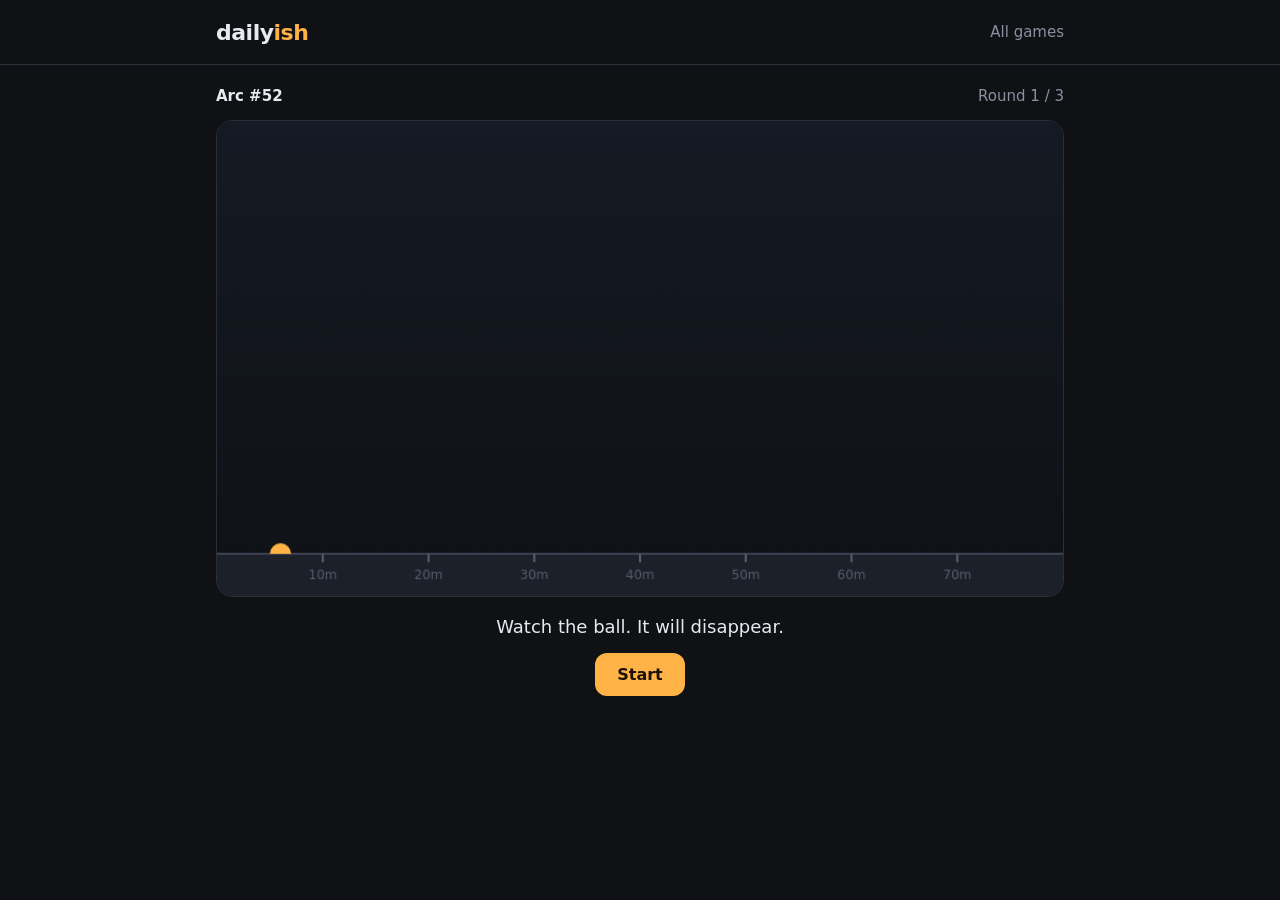
==== arc.html @ bd533d9a "Add files via upload" ====
<!DOCTYPE html>
<html lang="en">
<head>
  <meta charset="UTF-8">
  <meta name="viewport" content="width=device-width, initial-scale=1.0">
  <title>Arc · Dailyish</title>
  <link rel="stylesheet" href="style.css">
</head>
<body>
  <header>
    <div class="wrap">
      <a class="logo" href="index.html">daily<span>ish</span></a>
      <nav><a href="index.html">All games</a></nav>
    </div>
  </header>

  <main class="wrap">
    <div class="game-top">
      <div><strong id="title">Arc #1</strong> <span id="modeLabel"></span></div>
      <div id="hud">Round 1 / 3</div>
    </div>

    <canvas id="c" width="800" height="450"></canvas>

    <div class="msg" id="msg">Watch the ball. It will disappear.</div>

    <div class="result hidden" id="result">
      <div class="big" id="total">0</div>
      <div class="emojis" id="emojis"></div>
      <div class="sub" id="sub"></div>
    </div>

    <div class="actions">
      <button class="btn" id="startBtn">Start</button>
      <button class="btn hidden" id="nextBtn">Next round</button>
      <button class="btn hidden" id="shareBtn">Share score</button>
      <button class="btn ghost hidden" id="practiceBtn">Practice mode</button>
    </div>
  </main>

<script>
// ===== Settings =====
const W = 800, H = 450;
const GROUND = H - 40;     // ground line
const X0 = 60;             // launch x
const G = 600;             // gravity (px per s^2)
const ROUNDS = 3;
const VISIBLE = [0.42, 0.32, 0.22]; // fraction of flight you get to see
const LAUNCH_DAY = Date.UTC(2026, 9, 15); // Arc #1

// ===== Seeded random so everyone gets the same puzzle =====
function mulberry32(a) {
  return function () {
    a |= 0; a = a + 0x6D2B79F5 | 0;
    let t = Math.imul(a ^ a >>> 15, 1 | a);
    t = t + Math.imul(t ^ t >>> 7, 61 | t) ^ t;
    return ((t ^ t >>> 14) >>> 0) / 4294967296;
  };
}

const now = new Date();
const y = now.getFullYear(), m = now.getMonth(), d = now.getDate();
const todayKey = y * 10000 + (m + 1) * 100 + d;
const dayNum = Math.max(1, Math.floor((Date.UTC(y, m, d) - LAUNCH_DAY) / 86400000) + 1);
const STORE_KEY = "arc-" + todayKey;

function makeRounds(rand) {
  const list = [];
  for (let i = 0; i < ROUNDS; i++) {
    const T = 1.4 + rand() * 0.8;        // flight time
    const L = 380 + rand() * 380;        // landing x
    list.push({ T, L, vx: (L - X0) / T, vy: -G * T / 2, vis: VISIBLE[i] });
  }
  return list;
}

// ===== Storage (safe) =====
function load() { try { return JSON.parse(localStorage.getItem(STORE_KEY)); } catch (e) { return null; } }
function save(v) { try { localStorage.setItem(STORE_KEY, JSON.stringify(v)); } catch (e) {} }

// ===== Elements =====
const cv = document.getElementById("c");
const ctx = cv.getContext("2d");
const $ = id => document.getElementById(id);
$("title").textContent = "Arc #" + dayNum;

// ===== State =====
let mode = "daily";
let rounds = [];
let ri = 0;
let scores = [];
let phase = "idle"; // idle, flying, guess, reveal, between, done
let t = 0;
let lastTs = 0;
let hoverX = null;
let guessX = null;

function pos(r, time) {
  return { x: X0 + r.vx * time, y: GROUND + r.vy * time + 0.5 * G * time * time };
}

// ===== Drawing =====
function drawScene() {
  const sky = ctx.createLinearGradient(0, 0, 0, H);
  sky.addColorStop(0, "#151a24");
  sky.addColorStop(1, "#0f1115");
  ctx.fillStyle = sky;
  ctx.fillRect(0, 0, W, H);

  // ground
  ctx.fillStyle = "#1b2029";
  ctx.fillRect(0, GROUND, W, H - GROUND);
  ctx.strokeStyle = "#3a4150";
  ctx.lineWidth = 2;
  ctx.beginPath(); ctx.moveTo(0, GROUND); ctx.lineTo(W, GROUND); ctx.stroke();

  // distance ticks
  ctx.fillStyle = "#555d6e";
  ctx.font = "12px system-ui";
  ctx.textAlign = "center";
  for (let x = 100; x < W; x += 100) {
    ctx.fillRect(x - 1, GROUND, 2, 8);
    ctx.fillText(x / 10 + "m", x, GROUND + 24);
  }

  // launcher
  ctx.fillStyle = "#ffb347";
  ctx.beginPath(); ctx.arc(X0, GROUND, 10, Math.PI, 0); ctx.fill();
}

function drawPath(r, from, to, dashed, color) {
  ctx.save();
  ctx.strokeStyle = color;
  ctx.lineWidth = 3;
  if (dashed) ctx.setLineDash([6, 8]);
  ctx.beginPath();
  const steps = 60;
  for (let i = 0; i <= steps; i++) {
    const p = pos(r, from + (to - from) * i / steps);
    i === 0 ? ctx.moveTo(p.x, p.y) : ctx.lineTo(p.x, p.y);
  }
  ctx.stroke();
  ctx.restore();
}

function drawBall(x, y, color) {
  ctx.fillStyle = color;
  ctx.beginPath(); ctx.arc(x, y, 9, 0, Math.PI * 2); ctx.fill();
}

function drawMarker(x, color, label) {
  ctx.fillStyle = color;
  ctx.fillRect(x - 2, GROUND - 30, 4, 30);
  ctx.beginPath();
  ctx.moveTo(x, GROUND - 30); ctx.lineTo(x + 16, GROUND - 24); ctx.lineTo(x, GROUND - 18);
  ctx.fill();
  if (label) {
    ctx.font = "bold 13px system-ui";
    ctx.textAlign = "center";
    ctx.fillText(label, x, GROUND - 38);
  }
}

function render() {
  drawScene();
  if (!rounds.length) return;
  const r = rounds[ri];
  const visEnd = r.vis * r.T;

  if (phase === "flying") {
    drawPath(r, 0, t, false, "rgba(255,179,71,0.5)");
    const p = pos(r, t);
    drawBall(p.x, p.y, "#ffb347");
  }
  if (phase === "guess") {
    drawPath(r, 0, visEnd, false, "rgba(255,179,71,0.5)");
    const p = pos(r, visEnd);
    ctx.fillStyle = "#8a90a0";
    ctx.font = "bold 22px system-ui";
    ctx.textAlign = "center";
    ctx.fillText("?", p.x, p.y + 8);
    if (hoverX !== null) drawMarker(hoverX, "rgba(232,234,240,0.6)");
  }
  if (phase === "reveal" || phase === "between" || phase === "done") {
    drawPath(r, 0, visEnd, false, "rgba(255,179,71,0.5)");
    drawPath(r, visEnd, Math.min(t, r.T), true, "rgba(90,209,160,0.8)");
    drawMarker(guessX, "#e8eaf0", "You");
    if (t >= r.T) {
      drawMarker(r.L, "#5ad1a0", "Here");
    } else {
      const p = pos(r, t);
      drawBall(p.x, p.y, "#5ad1a0");
    }
  }
}

// ===== Game loop =====
function loop(ts) {
  const dt = Math.min(0.05, (ts - lastTs) / 1000 || 0);
  lastTs = ts;
  const r = rounds[ri];

  if (phase === "flying") {
    t += dt;
    if (t >= r.vis * r.T) {
      t = r.vis * r.T;
      phase = "guess";
      $("msg").textContent = "Where will it land? Tap the ground.";
    }
  } else if (phase === "reveal") {
    t += dt * 1.6;
    if (t >= r.T) { t = r.T; finishRound(); }
  }

  render();
  if (phase === "flying" || phase === "reveal" || phase === "guess") requestAnimationFrame(loop);
}

function startRound() {
  phase = "flying";
  t = 0;
  hoverX = null;
  guessX = null;
  $("hud").textContent = "Round " + (ri + 1) + " / " + ROUNDS;
  $("msg").textContent = "Watch closely...";
  $("nextBtn").classList.add("hidden");
  $("startBtn").classList.add("hidden");
  lastTs = performance.now();
  requestAnimationFrame(loop);
}

function scoreFor(err) { return Math.max(0, Math.round(100 - err / 4)); }

function finishRound() {
  const r = rounds[ri];
  const err = Math.abs(guessX - r.L);
  const s = scoreFor(err);
  scores.push(s);
  const meters = (err / 10).toFixed(1);
  if (ri < ROUNDS - 1) {
    phase = "between";
    $("msg").textContent = "Off by " + meters + "m  ·  " + s + " points";
    $("nextBtn").classList.remove("hidden");
  } else {
    phase = "done";
    $("msg").textContent = "Off by " + meters + "m  ·  " + s + " points";
    if (mode === "daily") save({ scores });
    showResult();
  }
  render();
}

function emojiFor(s) {
  if (s >= 90) return "🎯";
  if (s >= 70) return "🟢";
  if (s >= 40) return "🟡";
  return "🔴";
}

function showResult() {
  const total = scores.reduce((a, b) => a + b, 0);
  $("total").textContent = total + " / " + (ROUNDS * 100);
  $("emojis").textContent = scores.map(emojiFor).join("");
  $("result").classList.remove("hidden");
  $("nextBtn").classList.add("hidden");
  $("startBtn").classList.add("hidden");
  $("practiceBtn").classList.remove("hidden");
  if (mode === "daily") {
    $("shareBtn").classList.remove("hidden");
    tickCountdown();
  } else {
    $("shareBtn").classList.add("hidden");
    $("sub").textContent = "Practice round. Daily score is saved separately.";
  }
}

function tickCountdown() {
  if (mode !== "daily") return;
  const n = new Date();
  const mid = new Date(n.getFullYear(), n.getMonth(), n.getDate() + 1);
  const s = Math.floor((mid - n) / 1000);
  const hh = String(Math.floor(s / 3600)).padStart(2, "0");
  const mm = String(Math.floor(s % 3600 / 60)).padStart(2, "0");
  const ss = String(s % 60).padStart(2, "0");
  $("sub").textContent = "Next Arc in " + hh + ":" + mm + ":" + ss;
  setTimeout(tickCountdown, 1000);
}

// ===== Input =====
function canvasX(e) {
  const rect = cv.getBoundingClientRect();
  return Math.max(0, Math.min(W, (e.clientX - rect.left) * W / rect.width));
}
cv.addEventListener("pointermove", e => { if (phase === "guess") hoverX = canvasX(e); });
cv.addEventListener("pointerdown", e => {
  if (phase !== "guess") return;
  guessX = canvasX(e);
  phase = "reveal";
  $("msg").textContent = "Let's see...";
});

$("startBtn").onclick = startRound;
$("nextBtn").onclick = () => { ri++; startRound(); };

$("practiceBtn").onclick = () => {
  mode = "practice";
  $("modeLabel").textContent = "· practice";
  rounds = makeRounds(mulberry32(Math.floor(Math.random() * 1e9)));
  ri = 0; scores = [];
  $("result").classList.add("hidden");
  $("shareBtn").classList.add("hidden");
  $("practiceBtn").classList.add("hidden");
  startRound();
};

$("shareBtn").onclick = async () => {
  const total = scores.reduce((a, b) => a + b, 0);
  const text = "Arc #" + dayNum + "  " + total + "/" + (ROUNDS * 100) + "\n" +
    scores.map(emojiFor).join("") + "\n" + (location.host || "dailyish");
  try {
    if (navigator.share) { await navigator.share({ text }); return; }
    await navigator.clipboard.writeText(text);
    $("shareBtn").textContent = "Copied!";
  } catch (e) {
    prompt("Copy your score", text);
  }
  setTimeout(() => { $("shareBtn").textContent = "Share score"; }, 1500);
};

// ===== Boot =====
rounds = makeRounds(mulberry32(todayKey));
const saved = load();
if (saved && saved.scores) {
  scores = saved.scores;
  ri = ROUNDS - 1;
  phase = "done";
  $("msg").textContent = "You already played today's Arc.";
  drawScene();
  showResult();
} else {
  render();
}
</script>
</body>
</html>
---- style.css ----
:root {
  --bg: #0f1115;
  --card: #181b22;
  --card-hover: #1f232c;
  --text: #e8eaf0;
  --muted: #8a90a0;
  --accent: #ffb347;
  --good: #5ad1a0;
  --bad: #ff6b6b;
  --line: #2a2f3a;
  --radius: 16px;
}

* { box-sizing: border-box; }

body {
  margin: 0;
  font-family: system-ui, -apple-system, "Segoe UI", Roboto, sans-serif;
  background: var(--bg);
  color: var(--text);
  line-height: 1.5;
}

a { color: inherit; text-decoration: none; }

.wrap {
  max-width: 880px;
  margin: 0 auto;
  padding: 0 16px;
}

/* Header */
header {
  border-bottom: 1px solid var(--line);
}
header .wrap {
  display: flex;
  align-items: center;
  justify-content: space-between;
  height: 64px;
}
.logo {
  font-weight: 800;
  font-size: 22px;
  letter-spacing: -0.5px;
}
.logo span { color: var(--accent); }
header nav a {
  color: var(--muted);
  margin-left: 20px;
  font-size: 15px;
}
header nav a:hover { color: var(--text); }

/* Hero */
.hero {
  padding: 64px 0 40px;
  text-align: center;
}
.hero h1 {
  font-size: clamp(32px, 6vw, 52px);
  margin: 0 0 12px;
  letter-spacing: -1px;
}
.hero p {
  color: var(--muted);
  font-size: 18px;
  margin: 0;
}

/* Game cards */
.grid {
  display: grid;
  grid-template-columns: repeat(auto-fill, minmax(240px, 1fr));
  gap: 16px;
  padding-bottom: 64px;
}
.card {
  background: var(--card);
  border: 1px solid var(--line);
  border-radius: var(--radius);
  padding: 24px;
  transition: transform 0.15s, background 0.15s;
}
a.card:hover {
  transform: translateY(-3px);
  background: var(--card-hover);
}
.card .emoji { font-size: 36px; }
.card h2 { margin: 12px 0 6px; font-size: 20px; }
.card p { margin: 0; color: var(--muted); font-size: 15px; }
.card .tag {
  display: inline-block;
  margin-top: 14px;
  font-size: 12px;
  font-weight: 700;
  padding: 4px 10px;
  border-radius: 999px;
  background: rgba(255, 179, 71, 0.15);
  color: var(--accent);
}
.card.soon { opacity: 0.5; }
.card.soon .tag { background: var(--line); color: var(--muted); }

/* Buttons */
.btn {
  display: inline-block;
  border: none;
  border-radius: 12px;
  padding: 12px 22px;
  font-size: 16px;
  font-weight: 700;
  cursor: pointer;
  background: var(--accent);
  color: #1a1206;
  font-family: inherit;
}
.btn:hover { filter: brightness(1.08); }
.btn.ghost {
  background: transparent;
  color: var(--text);
  border: 1px solid var(--line);
}

footer {
  border-top: 1px solid var(--line);
  color: var(--muted);
  font-size: 14px;
  text-align: center;
  padding: 24px 0;
}

/* Game page */
.game-top {
  display: flex;
  justify-content: space-between;
  align-items: center;
  padding: 20px 0 12px;
  color: var(--muted);
  font-size: 15px;
}
.game-top strong { color: var(--text); }
canvas {
  display: block;
  width: 100%;
  height: auto;
  border-radius: var(--radius);
  border: 1px solid var(--line);
  touch-action: manipulation;
  cursor: crosshair;
}
.msg {
  text-align: center;
  min-height: 56px;
  padding: 16px 0 8px;
  font-size: 18px;
}
.actions {
  display: flex;
  gap: 10px;
  justify-content: center;
  flex-wrap: wrap;
  padding-bottom: 40px;
}
.result {
  text-align: center;
  padding: 8px 0 16px;
}
.result .big { font-size: 44px; font-weight: 800; }
.result .emojis { font-size: 30px; letter-spacing: 6px; margin: 6px 0; }
.result .sub { color: var(--muted); }
.hidden { display: none !important; }
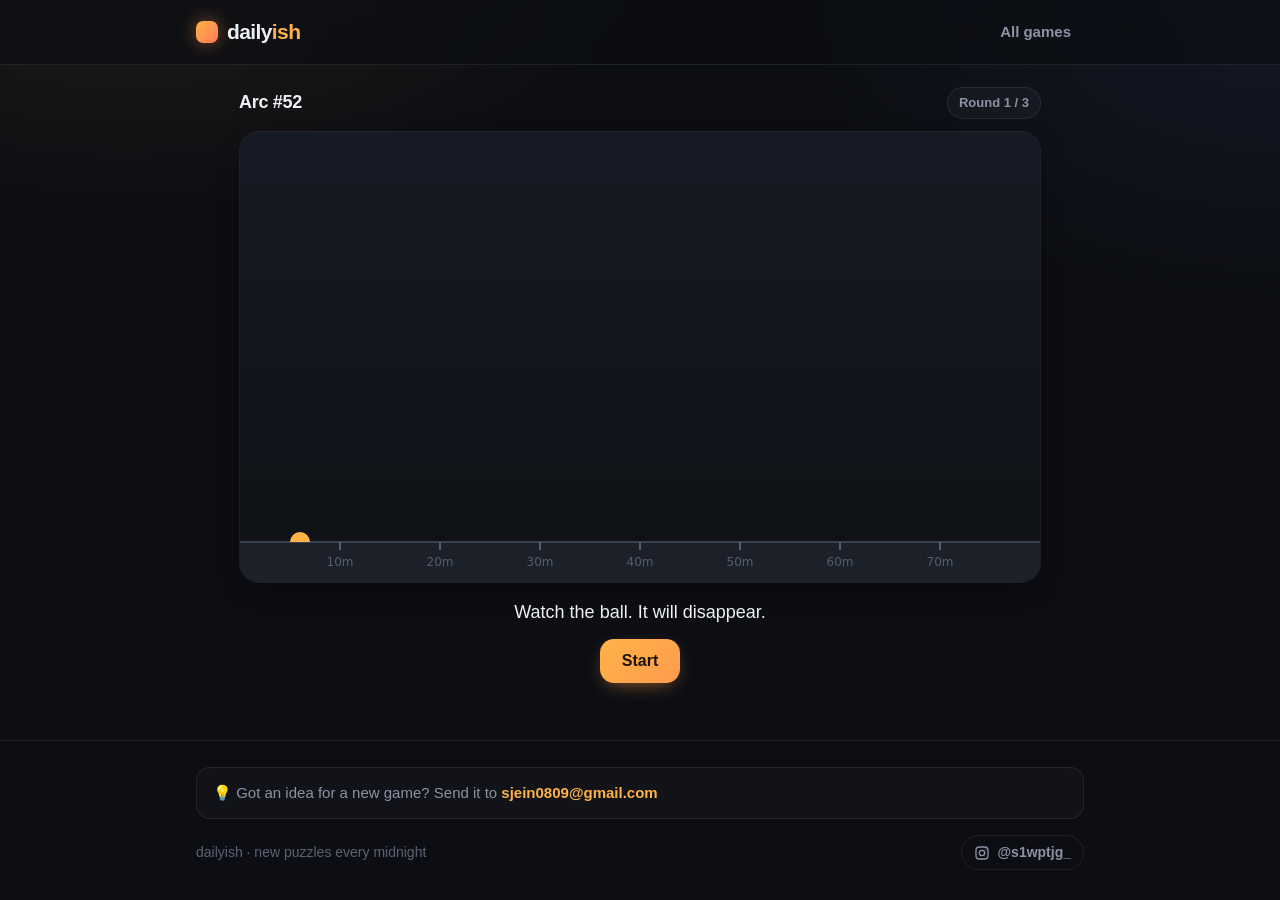
==== commit e9ee524e: "Add files via upload" ====
--- a/arc.html
+++ b/arc.html
@@ -4,7 +4,7 @@
   <meta charset="UTF-8">
   <meta name="viewport" content="width=device-width, initial-scale=1.0">
   <title>Arc · Dailyish</title>
-  <link rel="stylesheet" href="style.css">
+  <link rel="stylesheet" href="style.css?v=4">
 </head>
 <body>
   <header>
@@ -37,6 +37,19 @@
       <button class="btn ghost hidden" id="practiceBtn">Practice mode</button>
     </div>
   </main>
+
+  <footer>
+    <div class="wrap">
+      <p class="idea">💡 Got an idea for a new game? Send it to <a href="mailto:sjein0809@gmail.com?subject=dailyish%20game%20idea">sjein0809@gmail.com</a></p>
+      <div class="foot-row">
+        <span>dailyish · new puzzles every midnight</span>
+        <a class="insta" href="https://www.instagram.com/s1wptjg_/" target="_blank" rel="noopener">
+          <svg width="16" height="16" viewBox="0 0 24 24" fill="none" stroke="currentColor" stroke-width="2" aria-hidden="true"><rect x="3" y="3" width="18" height="18" rx="5"/><circle cx="12" cy="12" r="4"/><circle cx="17.5" cy="6.5" r="1" fill="currentColor" stroke="none"/></svg>
+          @s1wptjg_
+        </a>
+      </div>
+    </div>
+  </footer>
 
 <script>
 // ===== Settings =====
--- a/style.css
+++ b/style.css
@@ -1,36 +1,57 @@
 :root {
-  --bg: #0f1115;
-  --card: #181b22;
-  --card-hover: #1f232c;
-  --text: #e8eaf0;
-  --muted: #8a90a0;
+  --bg: #0c0e13;
+  --card: #151921;
+  --card-hover: #1b2029;
+  --text: #eef0f5;
+  --muted: #8b93a5;
+  --faint: #5b6273;
   --accent: #ffb347;
+  --accent-2: #ff7a59;
   --good: #5ad1a0;
   --bad: #ff6b6b;
-  --line: #2a2f3a;
-  --radius: 16px;
+  --line: rgba(255, 255, 255, 0.08);
+  --line-strong: rgba(255, 255, 255, 0.14);
+  --radius: 20px;
+  --shadow: 0 10px 30px -12px rgba(0, 0, 0, 0.6);
 }
 
 * { box-sizing: border-box; }
+
+html { -webkit-text-size-adjust: 100%; }
 
 body {
   margin: 0;
-  font-family: system-ui, -apple-system, "Segoe UI", Roboto, sans-serif;
-  background: var(--bg);
+  min-height: 100vh;
+  font-family: -apple-system, BlinkMacSystemFont, "SF Pro Text", "Segoe UI", "Pretendard", "Apple SD Gothic Neo", Roboto, "Noto Sans KR", sans-serif;
+  background:
+    radial-gradient(900px 500px at 10% -10%, rgba(255, 179, 71, 0.10), transparent 60%),
+    radial-gradient(800px 500px at 100% 0%, rgba(122, 140, 255, 0.08), transparent 60%),
+    var(--bg);
+  background-attachment: fixed;
   color: var(--text);
   line-height: 1.5;
-}
+  -webkit-font-smoothing: antialiased;
+  display: flex;
+  flex-direction: column;
+}
+main { flex: 1; }
 
 a { color: inherit; text-decoration: none; }
 
 .wrap {
-  max-width: 880px;
+  max-width: 920px;
   margin: 0 auto;
   padding: 0 16px;
 }
 
 /* Header */
 header {
+  position: sticky;
+  top: 0;
+  z-index: 10;
+  background: rgba(12, 14, 19, 0.72);
+  backdrop-filter: blur(14px);
+  -webkit-backdrop-filter: blur(14px);
   border-bottom: 1px solid var(--line);
 }
 header .wrap {
@@ -40,112 +61,335 @@
   height: 64px;
 }
 .logo {
+  display: inline-flex;
+  align-items: center;
   font-weight: 800;
-  font-size: 22px;
-  letter-spacing: -0.5px;
+  font-size: 21px;
+  letter-spacing: -0.6px;
+}
+.logo::before {
+  content: "";
+  margin-right: 9px;
+  width: 22px;
+  height: 22px;
+  border-radius: 7px;
+  background: linear-gradient(135deg, var(--accent), var(--accent-2));
+  box-shadow: 0 0 18px rgba(255, 150, 80, 0.45);
 }
 .logo span { color: var(--accent); }
+header nav { display: flex; gap: 4px; }
 header nav a {
   color: var(--muted);
-  margin-left: 20px;
   font-size: 15px;
-}
-header nav a:hover { color: var(--text); }
+  font-weight: 600;
+  padding: 7px 13px;
+  border-radius: 999px;
+  transition: color 0.15s, background 0.15s;
+}
+header nav a:hover { color: var(--text); background: rgba(255, 255, 255, 0.06); }
+header nav a.active { color: var(--text); background: rgba(255, 255, 255, 0.08); }
 
 /* Hero */
 .hero {
-  padding: 64px 0 40px;
+  padding: 56px 0 32px;
   text-align: center;
 }
+.chip {
+  display: inline-flex;
+  align-items: center;
+  gap: 8px;
+  font-size: 13px;
+  font-weight: 600;
+  color: var(--muted);
+  padding: 6px 12px;
+  border: 1px solid var(--line);
+  border-radius: 999px;
+  background: rgba(255, 255, 255, 0.03);
+}
+.chip .dot {
+  width: 7px; height: 7px; border-radius: 50%;
+  background: var(--good);
+  box-shadow: 0 0 10px var(--good);
+}
 .hero h1 {
-  font-size: clamp(32px, 6vw, 52px);
-  margin: 0 0 12px;
-  letter-spacing: -1px;
+  font-size: clamp(34px, 7vw, 60px);
+  line-height: 1.05;
+  margin: 18px 0 14px;
+  letter-spacing: -1.8px;
+  font-weight: 800;
+}
+.hero h1 em {
+  font-style: normal;
+  background: linear-gradient(90deg, var(--accent), var(--accent-2));
+  -webkit-background-clip: text;
+  background-clip: text;
+  color: transparent;
 }
 .hero p {
   color: var(--muted);
   font-size: 18px;
-  margin: 0;
+  margin: 0 auto;
+  max-width: 460px;
+}
+
+.section-title {
+  display: flex;
+  align-items: baseline;
+  justify-content: space-between;
+  margin: 8px 0 14px;
+}
+.section-title h2 { font-size: 18px; margin: 0; letter-spacing: -0.3px; }
+.section-title span { color: var(--muted); font-size: 14px; }
+
+/* Panels (attendance) */
+.panel {
+  background: linear-gradient(180deg, rgba(255, 255, 255, 0.025), transparent), var(--card);
+  border: 1px solid var(--line);
+  border-radius: var(--radius);
+  padding: 22px;
+  box-shadow: var(--shadow);
 }
 
 /* Game cards */
 .grid {
   display: grid;
-  grid-template-columns: repeat(auto-fill, minmax(240px, 1fr));
-  gap: 16px;
-  padding-bottom: 64px;
+  grid-template-columns: repeat(auto-fill, minmax(250px, 1fr));
+  gap: 14px;
+  padding-bottom: 40px;
 }
 .card {
+  --c: var(--accent);
+  position: relative;
+  overflow: hidden;
+  display: flex;
+  flex-direction: column;
   background: var(--card);
   border: 1px solid var(--line);
   border-radius: var(--radius);
-  padding: 24px;
-  transition: transform 0.15s, background 0.15s;
+  padding: 22px;
+  transition: transform 0.18s, border-color 0.18s, background 0.18s;
+}
+.card::after {
+  content: "";
+  position: absolute;
+  inset: -40% -40% auto auto;
+  width: 220px; height: 220px;
+  background: radial-gradient(circle, color-mix(in srgb, var(--c) 22%, transparent), transparent 70%);
+  pointer-events: none;
 }
 a.card:hover {
-  transform: translateY(-3px);
+  transform: translateY(-4px);
   background: var(--card-hover);
-}
-.card .emoji { font-size: 36px; }
-.card h2 { margin: 12px 0 6px; font-size: 20px; }
-.card p { margin: 0; color: var(--muted); font-size: 15px; }
+  border-color: color-mix(in srgb, var(--c) 45%, transparent);
+}
+.card .icon {
+  width: 52px; height: 52px;
+  display: grid; place-items: center;
+  font-size: 28px;
+  border-radius: 16px;
+  background: color-mix(in srgb, var(--c) 16%, transparent);
+  border: 1px solid color-mix(in srgb, var(--c) 30%, transparent);
+}
+.card h2 { margin: 16px 0 6px; font-size: 21px; letter-spacing: -0.4px; }
+.card p { margin: 0 0 18px; color: var(--muted); font-size: 15px; flex: 1; }
 .card .tag {
-  display: inline-block;
-  margin-top: 14px;
+  align-self: flex-start;
   font-size: 12px;
-  font-weight: 700;
-  padding: 4px 10px;
+  font-weight: 800;
+  letter-spacing: 0.4px;
+  padding: 6px 12px;
   border-radius: 999px;
-  background: rgba(255, 179, 71, 0.15);
-  color: var(--accent);
-}
-.card.soon { opacity: 0.5; }
-.card.soon .tag { background: var(--line); color: var(--muted); }
+  background: color-mix(in srgb, var(--c) 18%, transparent);
+  color: var(--c);
+}
+.card .tag.done { background: rgba(90, 209, 160, 0.15); color: var(--good); }
 
 /* Buttons */
 .btn {
-  display: inline-block;
+  display: inline-flex;
+  align-items: center;
+  justify-content: center;
+  gap: 8px;
   border: none;
-  border-radius: 12px;
-  padding: 12px 22px;
+  border-radius: 14px;
+  padding: 13px 22px;
   font-size: 16px;
   font-weight: 700;
   cursor: pointer;
-  background: var(--accent);
-  color: #1a1206;
+  background: linear-gradient(135deg, var(--accent), #ff9b4f);
+  color: #1d1205;
   font-family: inherit;
-}
-.btn:hover { filter: brightness(1.08); }
+  box-shadow: 0 6px 20px -8px rgba(255, 160, 70, 0.7);
+  transition: transform 0.12s, filter 0.15s;
+}
+.btn:hover { filter: brightness(1.07); }
+.btn:active { transform: scale(0.97); }
+.btn:disabled { cursor: default; filter: none; opacity: 0.6; transform: none; }
 .btn.ghost {
+  background: rgba(255, 255, 255, 0.04);
+  color: var(--text);
+  border: 1px solid var(--line-strong);
+  box-shadow: none;
+}
+
+/* Attendance */
+.attend {
+  display: grid;
+  grid-template-columns: 1fr 1.3fr;
+  gap: 26px;
+  margin-bottom: 36px;
+}
+.attend .streak {
+  display: flex;
+  flex-direction: column;
+  gap: 14px;
+}
+.attend .flame { font-size: 15px; color: var(--muted); font-weight: 600; }
+.attend .flame b {
+  display: block;
+  font-size: 54px;
+  line-height: 1;
+  color: var(--text);
+  letter-spacing: -2px;
+  margin-top: 6px;
+}
+.attend .flame b small { font-size: 18px; color: var(--muted); letter-spacing: 0; margin-left: 6px; font-weight: 600; }
+.stats { display: flex; gap: 10px; }
+.stat {
+  flex: 1;
+  border: 1px solid var(--line);
+  border-radius: 14px;
+  padding: 10px 12px;
+  background: rgba(255, 255, 255, 0.02);
+}
+.stat div { font-size: 20px; font-weight: 800; }
+.stat span { font-size: 12px; color: var(--muted); }
+.attend .btn { width: 100%; }
+.attend .hint { font-size: 13px; color: var(--faint); margin: 0; }
+
+.cal-head {
+  display: flex;
+  align-items: center;
+  justify-content: space-between;
+  margin-bottom: 10px;
+  font-weight: 700;
+}
+.cal-head button {
+  width: 32px; height: 32px;
+  border-radius: 10px;
+  border: 1px solid var(--line);
   background: transparent;
-  color: var(--text);
-  border: 1px solid var(--line);
+  color: var(--muted);
+  font-size: 16px;
+  cursor: pointer;
+}
+.cal-head button:hover { color: var(--text); background: rgba(255, 255, 255, 0.05); }
+.cal-head button:disabled { opacity: 0.3; cursor: default; background: transparent; }
+.cal {
+  display: grid;
+  grid-template-columns: repeat(7, 1fr);
+  gap: 5px;
+  text-align: center;
+}
+.cal .dow { font-size: 11px; color: var(--faint); font-weight: 700; padding-bottom: 2px; }
+.cal .day {
+  position: relative;
+  aspect-ratio: 1;
+  display: grid;
+  place-items: center;
+  font-size: 13px;
+  border-radius: 10px;
+  color: var(--muted);
+  background: rgba(255, 255, 255, 0.025);
+}
+.cal .day.future { color: var(--faint); background: transparent; }
+.cal .day.today { outline: 1.5px solid var(--line-strong); color: var(--text); }
+.cal .day.on {
+  color: #1d1205;
+  font-weight: 800;
+  background: linear-gradient(135deg, var(--accent), var(--accent-2));
+}
+.cal .day.all::after {
+  content: "★";
+  position: absolute;
+  top: -5px; right: -3px;
+  font-size: 12px;
+  color: #fff3c4;
+  text-shadow: 0 0 6px rgba(255, 210, 120, 0.9);
+}
+.cal .day.pop { animation: pop 0.5s ease; }
+@keyframes pop {
+  0% { transform: scale(0.6); }
+  60% { transform: scale(1.18); }
+  100% { transform: scale(1); }
+}
+.legend { display: flex; gap: 14px; margin-top: 10px; font-size: 12px; color: var(--faint); }
+.legend i {
+  display: inline-block; width: 10px; height: 10px; border-radius: 3px; margin-right: 5px; vertical-align: -1px;
+  background: linear-gradient(135deg, var(--accent), var(--accent-2));
+}
+
+@media (max-width: 640px) {
+  .attend { grid-template-columns: 1fr; gap: 20px; }
+  .hero { padding: 40px 0 26px; }
 }
 
 footer {
   border-top: 1px solid var(--line);
-  color: var(--muted);
+  color: var(--faint);
   font-size: 14px;
-  text-align: center;
-  padding: 24px 0;
-}
+  padding: 26px 0 30px;
+}
+footer .idea {
+  margin: 0 0 16px;
+  padding: 14px 16px;
+  border: 1px solid var(--line);
+  border-radius: 14px;
+  background: rgba(255, 255, 255, 0.025);
+  color: var(--muted);
+  font-size: 15px;
+}
+footer .idea a { color: var(--accent); font-weight: 700; white-space: nowrap; }
+footer .idea a:hover { text-decoration: underline; }
+footer .foot-row { display: flex; justify-content: space-between; align-items: center; gap: 12px; flex-wrap: wrap; }
+footer .insta {
+  display: inline-flex;
+  align-items: center;
+  gap: 7px;
+  color: var(--muted);
+  font-weight: 600;
+  padding: 6px 12px;
+  border: 1px solid var(--line);
+  border-radius: 999px;
+  transition: color 0.15s, border-color 0.15s;
+}
+footer .insta:hover { color: var(--text); border-color: var(--line-strong); }
 
 /* Game page */
 .game-top {
   display: flex;
   justify-content: space-between;
   align-items: center;
-  padding: 20px 0 12px;
+  padding: 22px 0 12px;
   color: var(--muted);
   font-size: 15px;
 }
-.game-top strong { color: var(--text); }
+.game-top strong { color: var(--text); font-size: 18px; letter-spacing: -0.3px; }
+#hud {
+  font-size: 13px;
+  font-weight: 700;
+  padding: 5px 11px;
+  border-radius: 999px;
+  border: 1px solid var(--line);
+  background: rgba(255, 255, 255, 0.03);
+}
 canvas {
   display: block;
   width: 100%;
   height: auto;
   border-radius: var(--radius);
   border: 1px solid var(--line);
+  box-shadow: var(--shadow);
   touch-action: manipulation;
   cursor: crosshair;
 }
@@ -166,7 +410,7 @@
   text-align: center;
   padding: 8px 0 16px;
 }
-.result .big { font-size: 44px; font-weight: 800; }
+.result .big { font-size: 48px; font-weight: 800; letter-spacing: -1.5px; }
 .result .emojis { font-size: 30px; letter-spacing: 6px; margin: 6px 0; }
 .result .sub { color: var(--muted); }
 .hidden { display: none !important; }
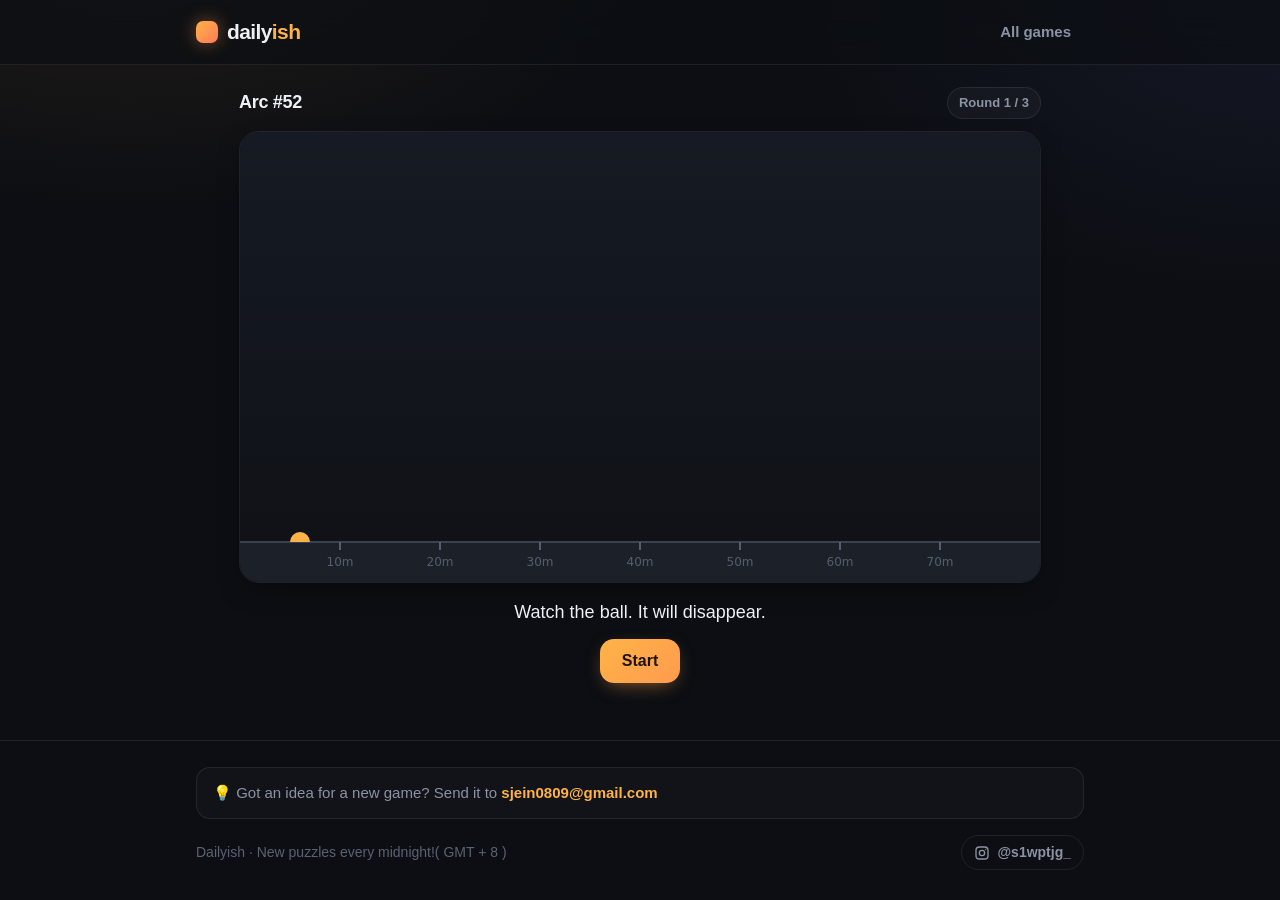
==== commit 1539c04a: "arc.html" ====
--- a/arc.html
+++ b/arc.html
@@ -42,7 +42,7 @@
     <div class="wrap">
       <p class="idea">💡 Got an idea for a new game? Send it to <a href="mailto:sjein0809@gmail.com?subject=dailyish%20game%20idea">sjein0809@gmail.com</a></p>
       <div class="foot-row">
-        <span>dailyish · new puzzles every midnight</span>
+        <span>Dailyish · New puzzles every midnight!( GMT + 8 ) </span>
         <a class="insta" href="https://www.instagram.com/s1wptjg_/" target="_blank" rel="noopener">
           <svg width="16" height="16" viewBox="0 0 24 24" fill="none" stroke="currentColor" stroke-width="2" aria-hidden="true"><rect x="3" y="3" width="18" height="18" rx="5"/><circle cx="12" cy="12" r="4"/><circle cx="17.5" cy="6.5" r="1" fill="currentColor" stroke="none"/></svg>
           @s1wptjg_
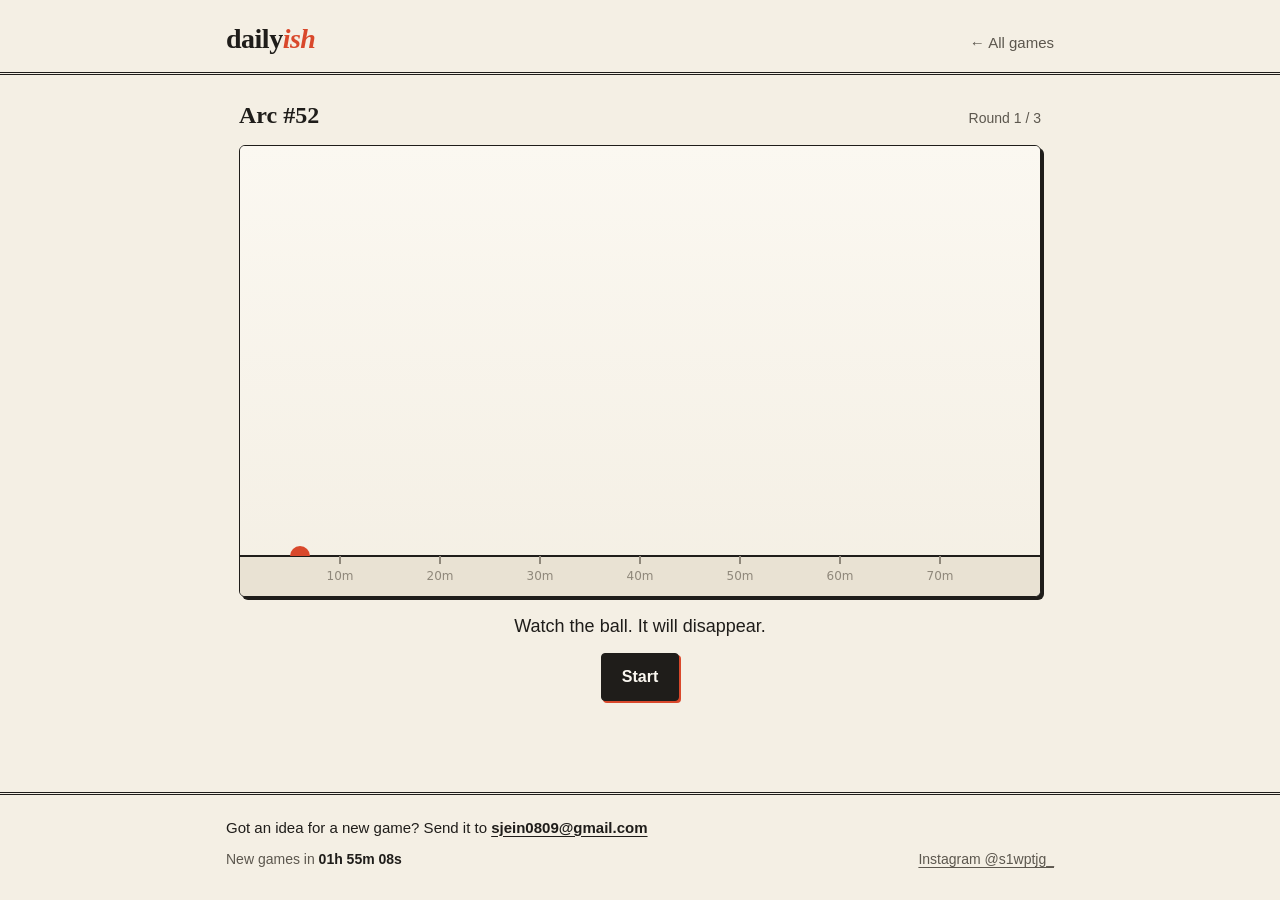
==== commit 8ae9f6d4: "Add files via upload" ====
--- a/arc.html
+++ b/arc.html
@@ -3,14 +3,14 @@
 <head>
   <meta charset="UTF-8">
   <meta name="viewport" content="width=device-width, initial-scale=1.0">
-  <title>Arc · Dailyish</title>
-  <link rel="stylesheet" href="style.css?v=4">
+  <title>Arc · dailyish</title>
+  <link rel="stylesheet" href="style.css?v=7">
 </head>
 <body>
   <header>
     <div class="wrap">
       <a class="logo" href="index.html">daily<span>ish</span></a>
-      <nav><a href="index.html">All games</a></nav>
+      <nav><a href="index.html">← All games</a></nav>
     </div>
   </header>
 
@@ -40,17 +40,15 @@
 
   <footer>
     <div class="wrap">
-      <p class="idea">💡 Got an idea for a new game? Send it to <a href="mailto:sjein0809@gmail.com?subject=dailyish%20game%20idea">sjein0809@gmail.com</a></p>
+      <p class="idea">Got an idea for a new game? Send it to <a href="mailto:sjein0809@gmail.com?subject=dailyish%20game%20idea">sjein0809@gmail.com</a></p>
       <div class="foot-row">
-        <span>Dailyish · New puzzles every midnight!( GMT + 8 ) </span>
-        <a class="insta" href="https://www.instagram.com/s1wptjg_/" target="_blank" rel="noopener">
-          <svg width="16" height="16" viewBox="0 0 24 24" fill="none" stroke="currentColor" stroke-width="2" aria-hidden="true"><rect x="3" y="3" width="18" height="18" rx="5"/><circle cx="12" cy="12" r="4"/><circle cx="17.5" cy="6.5" r="1" fill="currentColor" stroke="none"/></svg>
-          @s1wptjg_
-        </a>
+        <span>New games in <b data-next>--h --m --s</b></span>
+        <a class="insta" href="https://www.instagram.com/s1wptjg_/" target="_blank" rel="noopener">Instagram @s1wptjg_</a>
       </div>
     </div>
   </footer>
 
+<script src="common.js?v=2"></script>
 <script>
 // ===== Settings =====
 const W = 800, H = 450;
@@ -115,20 +113,20 @@
 // ===== Drawing =====
 function drawScene() {
   const sky = ctx.createLinearGradient(0, 0, 0, H);
-  sky.addColorStop(0, "#151a24");
-  sky.addColorStop(1, "#0f1115");
+  sky.addColorStop(0, "#fbf8f1");
+  sky.addColorStop(1, "#f4efe4");
   ctx.fillStyle = sky;
   ctx.fillRect(0, 0, W, H);
 
   // ground
-  ctx.fillStyle = "#1b2029";
+  ctx.fillStyle = "#e9e2d3";
   ctx.fillRect(0, GROUND, W, H - GROUND);
-  ctx.strokeStyle = "#3a4150";
+  ctx.strokeStyle = "#1f1d1a";
   ctx.lineWidth = 2;
   ctx.beginPath(); ctx.moveTo(0, GROUND); ctx.lineTo(W, GROUND); ctx.stroke();
 
   // distance ticks
-  ctx.fillStyle = "#555d6e";
+  ctx.fillStyle = "#8f887b";
   ctx.font = "12px system-ui";
   ctx.textAlign = "center";
   for (let x = 100; x < W; x += 100) {
@@ -137,7 +135,7 @@
   }
 
   // launcher
-  ctx.fillStyle = "#ffb347";
+  ctx.fillStyle = "#d9482b";
   ctx.beginPath(); ctx.arc(X0, GROUND, 10, Math.PI, 0); ctx.fill();
 }
 
@@ -181,28 +179,28 @@
   const visEnd = r.vis * r.T;
 
   if (phase === "flying") {
-    drawPath(r, 0, t, false, "rgba(255,179,71,0.5)");
+    drawPath(r, 0, t, false, "rgba(217,72,43,0.5)");
     const p = pos(r, t);
-    drawBall(p.x, p.y, "#ffb347");
+    drawBall(p.x, p.y, "#d9482b");
   }
   if (phase === "guess") {
-    drawPath(r, 0, visEnd, false, "rgba(255,179,71,0.5)");
+    drawPath(r, 0, visEnd, false, "rgba(217,72,43,0.5)");
     const p = pos(r, visEnd);
-    ctx.fillStyle = "#8a90a0";
+    ctx.fillStyle = "#8f887b";
     ctx.font = "bold 22px system-ui";
     ctx.textAlign = "center";
     ctx.fillText("?", p.x, p.y + 8);
-    if (hoverX !== null) drawMarker(hoverX, "rgba(232,234,240,0.6)");
+    if (hoverX !== null) drawMarker(hoverX, "rgba(31,29,26,0.35)");
   }
   if (phase === "reveal" || phase === "between" || phase === "done") {
-    drawPath(r, 0, visEnd, false, "rgba(255,179,71,0.5)");
-    drawPath(r, visEnd, Math.min(t, r.T), true, "rgba(90,209,160,0.8)");
-    drawMarker(guessX, "#e8eaf0", "You");
+    drawPath(r, 0, visEnd, false, "rgba(217,72,43,0.5)");
+    drawPath(r, visEnd, Math.min(t, r.T), true, "rgba(47,143,107,0.85)");
+    drawMarker(guessX, "#1f1d1a", "You");
     if (t >= r.T) {
-      drawMarker(r.L, "#5ad1a0", "Here");
+      drawMarker(r.L, "#2f8f6b", "Here");
     } else {
       const p = pos(r, t);
-      drawBall(p.x, p.y, "#5ad1a0");
+      drawBall(p.x, p.y, "#2f8f6b");
     }
   }
 }
@@ -279,6 +277,7 @@
   $("startBtn").classList.add("hidden");
   $("practiceBtn").classList.remove("hidden");
   if (mode === "daily") {
+    Daily.record("arc", total);
     $("shareBtn").classList.remove("hidden");
     tickCountdown();
   } else {
--- a/style.css
+++ b/style.css
@@ -1,395 +1,269 @@
+/* dailyish — a printed puzzle page */
 :root {
-  --bg: #0c0e13;
-  --card: #151921;
-  --card-hover: #1b2029;
-  --text: #eef0f5;
-  --muted: #8b93a5;
-  --faint: #5b6273;
-  --accent: #ffb347;
-  --accent-2: #ff7a59;
-  --good: #5ad1a0;
-  --bad: #ff6b6b;
-  --line: rgba(255, 255, 255, 0.08);
-  --line-strong: rgba(255, 255, 255, 0.14);
-  --radius: 20px;
-  --shadow: 0 10px 30px -12px rgba(0, 0, 0, 0.6);
+  --paper: #f4efe4;
+  --sheet: #fbf8f1;
+  --ink: #1f1d1a;
+  --ink-2: #5c574e;
+  --faint: #8f887b;
+  --rule: #d9d1c1;
+  --red: #d9482b;
+  --yellow: #f0b429;
+  --green: #2f8f6b;
+  --blue: #2f5fd0;
+  --serif: Georgia, "Iowan Old Style", "Times New Roman", "AppleMyungjo", "Noto Serif KR", serif;
+  --sans: -apple-system, BlinkMacSystemFont, "Segoe UI", "Apple SD Gothic Neo", "Noto Sans KR", Roboto, sans-serif;
 }
 
 * { box-sizing: border-box; }
-
 html { -webkit-text-size-adjust: 100%; }
 
 body {
   margin: 0;
   min-height: 100vh;
-  font-family: -apple-system, BlinkMacSystemFont, "SF Pro Text", "Segoe UI", "Pretendard", "Apple SD Gothic Neo", Roboto, "Noto Sans KR", sans-serif;
-  background:
-    radial-gradient(900px 500px at 10% -10%, rgba(255, 179, 71, 0.10), transparent 60%),
-    radial-gradient(800px 500px at 100% 0%, rgba(122, 140, 255, 0.08), transparent 60%),
-    var(--bg);
-  background-attachment: fixed;
-  color: var(--text);
+  display: flex;
+  flex-direction: column;
+  background: var(--paper);
+  color: var(--ink);
+  font-family: var(--sans);
   line-height: 1.5;
   -webkit-font-smoothing: antialiased;
-  display: flex;
-  flex-direction: column;
 }
 main { flex: 1; }
-
-a { color: inherit; text-decoration: none; }
+a { color: inherit; }
 
 .wrap {
-  max-width: 920px;
+  max-width: 860px;
   margin: 0 auto;
   padding: 0 16px;
 }
 
-/* Header */
-header {
-  position: sticky;
-  top: 0;
-  z-index: 10;
-  background: rgba(12, 14, 19, 0.72);
-  backdrop-filter: blur(14px);
-  -webkit-backdrop-filter: blur(14px);
-  border-bottom: 1px solid var(--line);
-}
+/* Masthead */
+header { border-bottom: 3px double var(--ink); }
 header .wrap {
-  display: flex;
-  align-items: center;
-  justify-content: space-between;
-  height: 64px;
-}
-.logo {
-  display: inline-flex;
-  align-items: center;
-  font-weight: 800;
-  font-size: 21px;
-  letter-spacing: -0.6px;
-}
-.logo::before {
-  content: "";
-  margin-right: 9px;
-  width: 22px;
-  height: 22px;
-  border-radius: 7px;
-  background: linear-gradient(135deg, var(--accent), var(--accent-2));
-  box-shadow: 0 0 18px rgba(255, 150, 80, 0.45);
-}
-.logo span { color: var(--accent); }
-header nav { display: flex; gap: 4px; }
-header nav a {
-  color: var(--muted);
-  font-size: 15px;
-  font-weight: 600;
-  padding: 7px 13px;
-  border-radius: 999px;
-  transition: color 0.15s, background 0.15s;
-}
-header nav a:hover { color: var(--text); background: rgba(255, 255, 255, 0.06); }
-header nav a.active { color: var(--text); background: rgba(255, 255, 255, 0.08); }
-
-/* Hero */
-.hero {
-  padding: 56px 0 32px;
-  text-align: center;
-}
-.chip {
-  display: inline-flex;
-  align-items: center;
-  gap: 8px;
-  font-size: 13px;
-  font-weight: 600;
-  color: var(--muted);
-  padding: 6px 12px;
-  border: 1px solid var(--line);
-  border-radius: 999px;
-  background: rgba(255, 255, 255, 0.03);
-}
-.chip .dot {
-  width: 7px; height: 7px; border-radius: 50%;
-  background: var(--good);
-  box-shadow: 0 0 10px var(--good);
-}
-.hero h1 {
-  font-size: clamp(34px, 7vw, 60px);
-  line-height: 1.05;
-  margin: 18px 0 14px;
-  letter-spacing: -1.8px;
-  font-weight: 800;
-}
-.hero h1 em {
-  font-style: normal;
-  background: linear-gradient(90deg, var(--accent), var(--accent-2));
-  -webkit-background-clip: text;
-  background-clip: text;
-  color: transparent;
-}
-.hero p {
-  color: var(--muted);
-  font-size: 18px;
-  margin: 0 auto;
-  max-width: 460px;
-}
-
-.section-title {
   display: flex;
   align-items: baseline;
   justify-content: space-between;
-  margin: 8px 0 14px;
-}
-.section-title h2 { font-size: 18px; margin: 0; letter-spacing: -0.3px; }
-.section-title span { color: var(--muted); font-size: 14px; }
-
-/* Panels (attendance) */
-.panel {
-  background: linear-gradient(180deg, rgba(255, 255, 255, 0.025), transparent), var(--card);
-  border: 1px solid var(--line);
-  border-radius: var(--radius);
-  padding: 22px;
-  box-shadow: var(--shadow);
-}
-
-/* Game cards */
-.grid {
+  gap: 12px;
+  padding-top: 18px;
+  padding-bottom: 12px;
+}
+.logo {
+  font-family: var(--serif);
+  font-weight: 700;
+  font-size: 28px;
+  letter-spacing: -0.5px;
+  text-decoration: none;
+}
+.logo span { font-style: italic; color: var(--red); }
+header nav { display: flex; gap: 18px; font-size: 15px; }
+header nav a { color: var(--ink-2); text-decoration: none; }
+header nav a:hover { color: var(--ink); text-decoration: underline; text-underline-offset: 3px; }
+.dateline { font-size: 13px; color: var(--ink-2); letter-spacing: 0.3px; }
+
+/* Home intro */
+.intro { padding: 34px 0 26px; border-bottom: 1px solid var(--rule); margin-bottom: 26px; }
+.intro h1 {
+  font-family: var(--serif);
+  font-weight: 700;
+  font-size: clamp(30px, 6vw, 46px);
+  line-height: 1.1;
+  letter-spacing: -0.8px;
+  margin: 0 0 10px;
+  max-width: 620px;
+}
+.intro p { margin: 0; color: var(--ink-2); font-size: 17px; }
+
+h2.section {
+  font-family: var(--serif);
+  font-size: 22px;
+  margin: 0 0 4px;
+}
+.section-note { color: var(--faint); font-size: 14px; margin: 0 0 14px; }
+
+/* Boxes */
+.box {
+  background: var(--sheet);
+  border: 1.5px solid var(--ink);
+  border-radius: 6px;
+  box-shadow: 3px 3px 0 var(--ink);
+}
+
+/* Game list */
+.games { display: grid; gap: 14px; margin-bottom: 38px; }
+.game {
   display: grid;
-  grid-template-columns: repeat(auto-fill, minmax(250px, 1fr));
-  gap: 14px;
-  padding-bottom: 40px;
-}
-.card {
-  --c: var(--accent);
-  position: relative;
-  overflow: hidden;
-  display: flex;
-  flex-direction: column;
-  background: var(--card);
-  border: 1px solid var(--line);
-  border-radius: var(--radius);
-  padding: 22px;
-  transition: transform 0.18s, border-color 0.18s, background 0.18s;
-}
-.card::after {
-  content: "";
-  position: absolute;
-  inset: -40% -40% auto auto;
-  width: 220px; height: 220px;
-  background: radial-gradient(circle, color-mix(in srgb, var(--c) 22%, transparent), transparent 70%);
-  pointer-events: none;
-}
-a.card:hover {
-  transform: translateY(-4px);
-  background: var(--card-hover);
-  border-color: color-mix(in srgb, var(--c) 45%, transparent);
-}
-.card .icon {
-  width: 52px; height: 52px;
-  display: grid; place-items: center;
-  font-size: 28px;
-  border-radius: 16px;
-  background: color-mix(in srgb, var(--c) 16%, transparent);
-  border: 1px solid color-mix(in srgb, var(--c) 30%, transparent);
-}
-.card h2 { margin: 16px 0 6px; font-size: 21px; letter-spacing: -0.4px; }
-.card p { margin: 0 0 18px; color: var(--muted); font-size: 15px; flex: 1; }
-.card .tag {
-  align-self: flex-start;
-  font-size: 12px;
-  font-weight: 800;
-  letter-spacing: 0.4px;
+  grid-template-columns: 56px 1fr auto;
+  align-items: center;
+  gap: 16px;
+  padding: 16px 18px;
+  text-decoration: none;
+}
+.game .num {
+  font-family: var(--serif);
+  font-size: 34px;
+  font-weight: 700;
+  color: var(--c, var(--red));
+  line-height: 1;
+}
+.game h3 { font-family: var(--serif); font-size: 22px; margin: 0 0 2px; }
+.game p { margin: 0; color: var(--ink-2); font-size: 15px; }
+.game .scores { margin-top: 8px; font-size: 14px; color: var(--faint); }
+.game .scores b { color: var(--ink); font-weight: 700; }
+.game .play {
+  font-weight: 700;
+  font-size: 15px;
+  padding: 9px 16px;
+  border-radius: 4px;
+  background: var(--ink);
+  color: var(--sheet);
+  white-space: nowrap;
+}
+.game .play.done {
+  background: transparent;
+  color: var(--green);
+  border: 2px solid var(--green);
+  transform: rotate(-4deg);
   padding: 6px 12px;
-  border-radius: 999px;
-  background: color-mix(in srgb, var(--c) 18%, transparent);
-  color: var(--c);
-}
-.card .tag.done { background: rgba(90, 209, 160, 0.15); color: var(--good); }
+  text-transform: uppercase;
+  letter-spacing: 1px;
+  font-size: 13px;
+}
+a.game:hover { transform: translate(-1px, -1px); box-shadow: 4px 4px 0 var(--ink); }
+@media (max-width: 560px) {
+  .game { grid-template-columns: 40px 1fr; }
+  .game .num { font-size: 28px; }
+  .game .play { grid-column: 2; justify-self: start; }
+}
 
 /* Buttons */
 .btn {
-  display: inline-flex;
-  align-items: center;
-  justify-content: center;
-  gap: 8px;
-  border: none;
-  border-radius: 14px;
-  padding: 13px 22px;
+  display: inline-block;
+  font: inherit;
+  font-weight: 700;
   font-size: 16px;
-  font-weight: 700;
+  padding: 11px 20px;
+  border-radius: 4px;
+  border: 1.5px solid var(--ink);
+  background: var(--ink);
+  color: var(--sheet);
   cursor: pointer;
-  background: linear-gradient(135deg, var(--accent), #ff9b4f);
-  color: #1d1205;
-  font-family: inherit;
-  box-shadow: 0 6px 20px -8px rgba(255, 160, 70, 0.7);
-  transition: transform 0.12s, filter 0.15s;
-}
-.btn:hover { filter: brightness(1.07); }
-.btn:active { transform: scale(0.97); }
-.btn:disabled { cursor: default; filter: none; opacity: 0.6; transform: none; }
-.btn.ghost {
-  background: rgba(255, 255, 255, 0.04);
-  color: var(--text);
-  border: 1px solid var(--line-strong);
-  box-shadow: none;
-}
+  box-shadow: 2px 2px 0 var(--red);
+}
+.btn:hover { transform: translate(-1px, -1px); box-shadow: 3px 3px 0 var(--red); }
+.btn:active { transform: translate(1px, 1px); box-shadow: 0 0 0 var(--red); }
+.btn:disabled { cursor: default; transform: none; opacity: 0.55; box-shadow: none; }
+.btn.ghost { background: transparent; color: var(--ink); box-shadow: none; }
+.btn.ghost:hover { background: rgba(31, 29, 26, 0.05); }
 
 /* Attendance */
 .attend {
   display: grid;
-  grid-template-columns: 1fr 1.3fr;
-  gap: 26px;
-  margin-bottom: 36px;
-}
-.attend .streak {
-  display: flex;
-  flex-direction: column;
-  gap: 14px;
-}
-.attend .flame { font-size: 15px; color: var(--muted); font-weight: 600; }
-.attend .flame b {
-  display: block;
-  font-size: 54px;
-  line-height: 1;
-  color: var(--text);
-  letter-spacing: -2px;
-  margin-top: 6px;
-}
-.attend .flame b small { font-size: 18px; color: var(--muted); letter-spacing: 0; margin-left: 6px; font-weight: 600; }
-.stats { display: flex; gap: 10px; }
-.stat {
-  flex: 1;
-  border: 1px solid var(--line);
-  border-radius: 14px;
-  padding: 10px 12px;
-  background: rgba(255, 255, 255, 0.02);
-}
-.stat div { font-size: 20px; font-weight: 800; }
-.stat span { font-size: 12px; color: var(--muted); }
-.attend .btn { width: 100%; }
-.attend .hint { font-size: 13px; color: var(--faint); margin: 0; }
+  grid-template-columns: 1fr 1.25fr;
+  gap: 28px;
+  padding: 22px;
+  margin-bottom: 40px;
+}
+.attend .streak-line { font-family: var(--serif); font-size: 20px; margin: 0 0 14px; }
+.attend .streak-line b { font-size: 46px; color: var(--red); display: block; line-height: 1; margin-bottom: 4px; }
+.attend dl { display: flex; gap: 22px; margin: 0 0 18px; }
+.attend dt { font-size: 12px; color: var(--faint); text-transform: uppercase; letter-spacing: 0.8px; }
+.attend dd { margin: 0; font-family: var(--serif); font-size: 22px; font-weight: 700; }
+.attend .hint { font-size: 13px; color: var(--faint); margin: 12px 0 0; }
 
 .cal-head {
   display: flex;
   align-items: center;
   justify-content: space-between;
-  margin-bottom: 10px;
-  font-weight: 700;
+  font-family: var(--serif);
+  font-weight: 700;
+  font-size: 17px;
+  margin-bottom: 8px;
 }
 .cal-head button {
-  width: 32px; height: 32px;
-  border-radius: 10px;
-  border: 1px solid var(--line);
+  font: inherit;
+  width: 30px; height: 30px;
+  border: 1.5px solid var(--ink);
+  border-radius: 4px;
   background: transparent;
-  color: var(--muted);
-  font-size: 16px;
   cursor: pointer;
 }
-.cal-head button:hover { color: var(--text); background: rgba(255, 255, 255, 0.05); }
-.cal-head button:disabled { opacity: 0.3; cursor: default; background: transparent; }
+.cal-head button:disabled { opacity: 0.25; cursor: default; }
 .cal {
   display: grid;
   grid-template-columns: repeat(7, 1fr);
-  gap: 5px;
-  text-align: center;
-}
-.cal .dow { font-size: 11px; color: var(--faint); font-weight: 700; padding-bottom: 2px; }
+  border-top: 1.5px solid var(--ink);
+  border-left: 1px solid var(--rule);
+}
+.cal .dow, .cal .day, .cal .pad {
+  border-right: 1px solid var(--rule);
+  border-bottom: 1px solid var(--rule);
+}
+.cal .dow { font-size: 11px; color: var(--faint); text-align: center; padding: 3px 0; font-weight: 700; }
 .cal .day {
   position: relative;
   aspect-ratio: 1;
-  display: grid;
-  place-items: center;
-  font-size: 13px;
-  border-radius: 10px;
-  color: var(--muted);
-  background: rgba(255, 255, 255, 0.025);
-}
-.cal .day.future { color: var(--faint); background: transparent; }
-.cal .day.today { outline: 1.5px solid var(--line-strong); color: var(--text); }
-.cal .day.on {
-  color: #1d1205;
-  font-weight: 800;
-  background: linear-gradient(135deg, var(--accent), var(--accent-2));
-}
-.cal .day.all::after {
+  font-size: 12px;
+  padding: 3px 5px;
+  color: var(--ink-2);
+}
+.cal .day.future { color: #c5bdad; }
+.cal .day.today { background: #fff7d6; color: var(--ink); font-weight: 700; }
+/* the red ink stamp */
+.cal .day.on::after {
+  content: "";
+  position: absolute;
+  left: 50%; top: 56%;
+  width: 62%; aspect-ratio: 1;
+  border: 2.5px solid var(--red);
+  border-radius: 50%;
+  transform: translate(-50%, -50%) rotate(var(--tilt, -8deg));
+  opacity: 0.85;
+}
+.cal .day.all::before {
   content: "★";
   position: absolute;
-  top: -5px; right: -3px;
+  right: 4px; bottom: 1px;
+  color: var(--red);
   font-size: 12px;
-  color: #fff3c4;
-  text-shadow: 0 0 6px rgba(255, 210, 120, 0.9);
-}
-.cal .day.pop { animation: pop 0.5s ease; }
-@keyframes pop {
-  0% { transform: scale(0.6); }
-  60% { transform: scale(1.18); }
-  100% { transform: scale(1); }
-}
-.legend { display: flex; gap: 14px; margin-top: 10px; font-size: 12px; color: var(--faint); }
-.legend i {
-  display: inline-block; width: 10px; height: 10px; border-radius: 3px; margin-right: 5px; vertical-align: -1px;
-  background: linear-gradient(135deg, var(--accent), var(--accent-2));
-}
+}
+.cal .day.pop::after { animation: stamp 0.35s ease-out; }
+@keyframes stamp {
+  0% { transform: translate(-50%, -50%) scale(1.8) rotate(var(--tilt, -8deg)); opacity: 0; }
+  100% { transform: translate(-50%, -50%) scale(1) rotate(var(--tilt, -8deg)); opacity: 0.85; }
+}
+.legend { margin-top: 8px; font-size: 12px; color: var(--faint); }
 
 @media (max-width: 640px) {
-  .attend { grid-template-columns: 1fr; gap: 20px; }
-  .hero { padding: 40px 0 26px; }
-}
-
-footer {
-  border-top: 1px solid var(--line);
-  color: var(--faint);
-  font-size: 14px;
-  padding: 26px 0 30px;
-}
-footer .idea {
-  margin: 0 0 16px;
-  padding: 14px 16px;
-  border: 1px solid var(--line);
-  border-radius: 14px;
-  background: rgba(255, 255, 255, 0.025);
-  color: var(--muted);
+  .attend { grid-template-columns: 1fr; gap: 20px; padding: 18px; }
+}
+
+/* Footer */
+footer { border-top: 3px double var(--ink); padding: 22px 0 30px; font-size: 14px; color: var(--ink-2); }
+footer [data-next] { font-variant-numeric: tabular-nums; color: var(--ink); }
+footer .idea { margin: 0 0 10px; font-size: 15px; color: var(--ink); }
+footer .idea a { font-weight: 700; white-space: nowrap; text-underline-offset: 3px; }
+footer .foot-row { display: flex; justify-content: space-between; gap: 12px; flex-wrap: wrap; }
+footer .insta { text-underline-offset: 3px; }
+
+/* Game pages */
+.game-top {
+  display: flex;
+  justify-content: space-between;
+  align-items: baseline;
+  padding: 22px 0 12px;
+  color: var(--ink-2);
   font-size: 15px;
 }
-footer .idea a { color: var(--accent); font-weight: 700; white-space: nowrap; }
-footer .idea a:hover { text-decoration: underline; }
-footer .foot-row { display: flex; justify-content: space-between; align-items: center; gap: 12px; flex-wrap: wrap; }
-footer .insta {
-  display: inline-flex;
-  align-items: center;
-  gap: 7px;
-  color: var(--muted);
-  font-weight: 600;
-  padding: 6px 12px;
-  border: 1px solid var(--line);
-  border-radius: 999px;
-  transition: color 0.15s, border-color 0.15s;
-}
-footer .insta:hover { color: var(--text); border-color: var(--line-strong); }
-
-/* Game page */
-.game-top {
-  display: flex;
-  justify-content: space-between;
-  align-items: center;
-  padding: 22px 0 12px;
-  color: var(--muted);
-  font-size: 15px;
-}
-.game-top strong { color: var(--text); font-size: 18px; letter-spacing: -0.3px; }
-#hud {
-  font-size: 13px;
-  font-weight: 700;
-  padding: 5px 11px;
-  border-radius: 999px;
-  border: 1px solid var(--line);
-  background: rgba(255, 255, 255, 0.03);
-}
+.game-top strong { font-family: var(--serif); font-size: 24px; color: var(--ink); }
+#hud { font-size: 14px; color: var(--ink-2); }
 canvas {
   display: block;
   width: 100%;
   height: auto;
-  border-radius: var(--radius);
-  border: 1px solid var(--line);
-  box-shadow: var(--shadow);
+  background: var(--sheet);
+  border: 1.5px solid var(--ink);
+  border-radius: 6px;
+  box-shadow: 3px 3px 0 var(--ink);
   touch-action: manipulation;
   cursor: crosshair;
 }
@@ -406,11 +280,21 @@
   flex-wrap: wrap;
   padding-bottom: 40px;
 }
-.result {
-  text-align: center;
-  padding: 8px 0 16px;
-}
-.result .big { font-size: 48px; font-weight: 800; letter-spacing: -1.5px; }
-.result .emojis { font-size: 30px; letter-spacing: 6px; margin: 6px 0; }
-.result .sub { color: var(--muted); }
+.result { text-align: center; padding: 6px 0 16px; }
+.result .big { font-family: var(--serif); font-size: 46px; font-weight: 700; }
+.result .emojis { font-size: 28px; letter-spacing: 4px; margin: 4px 0; }
+.result .sub { color: var(--ink-2); }
 .hidden { display: none !important; }
+
+/* Half: look back at each round */
+.review { display: flex; gap: 8px; justify-content: center; flex-wrap: wrap; margin: 0 0 14px; }
+.review button {
+  font: inherit;
+  font-size: 15px;
+  padding: 5px 11px;
+  border-radius: 4px;
+  border: 1.5px solid var(--ink);
+  background: var(--sheet);
+  cursor: pointer;
+}
+.review button.on { background: var(--ink); color: var(--sheet); }
